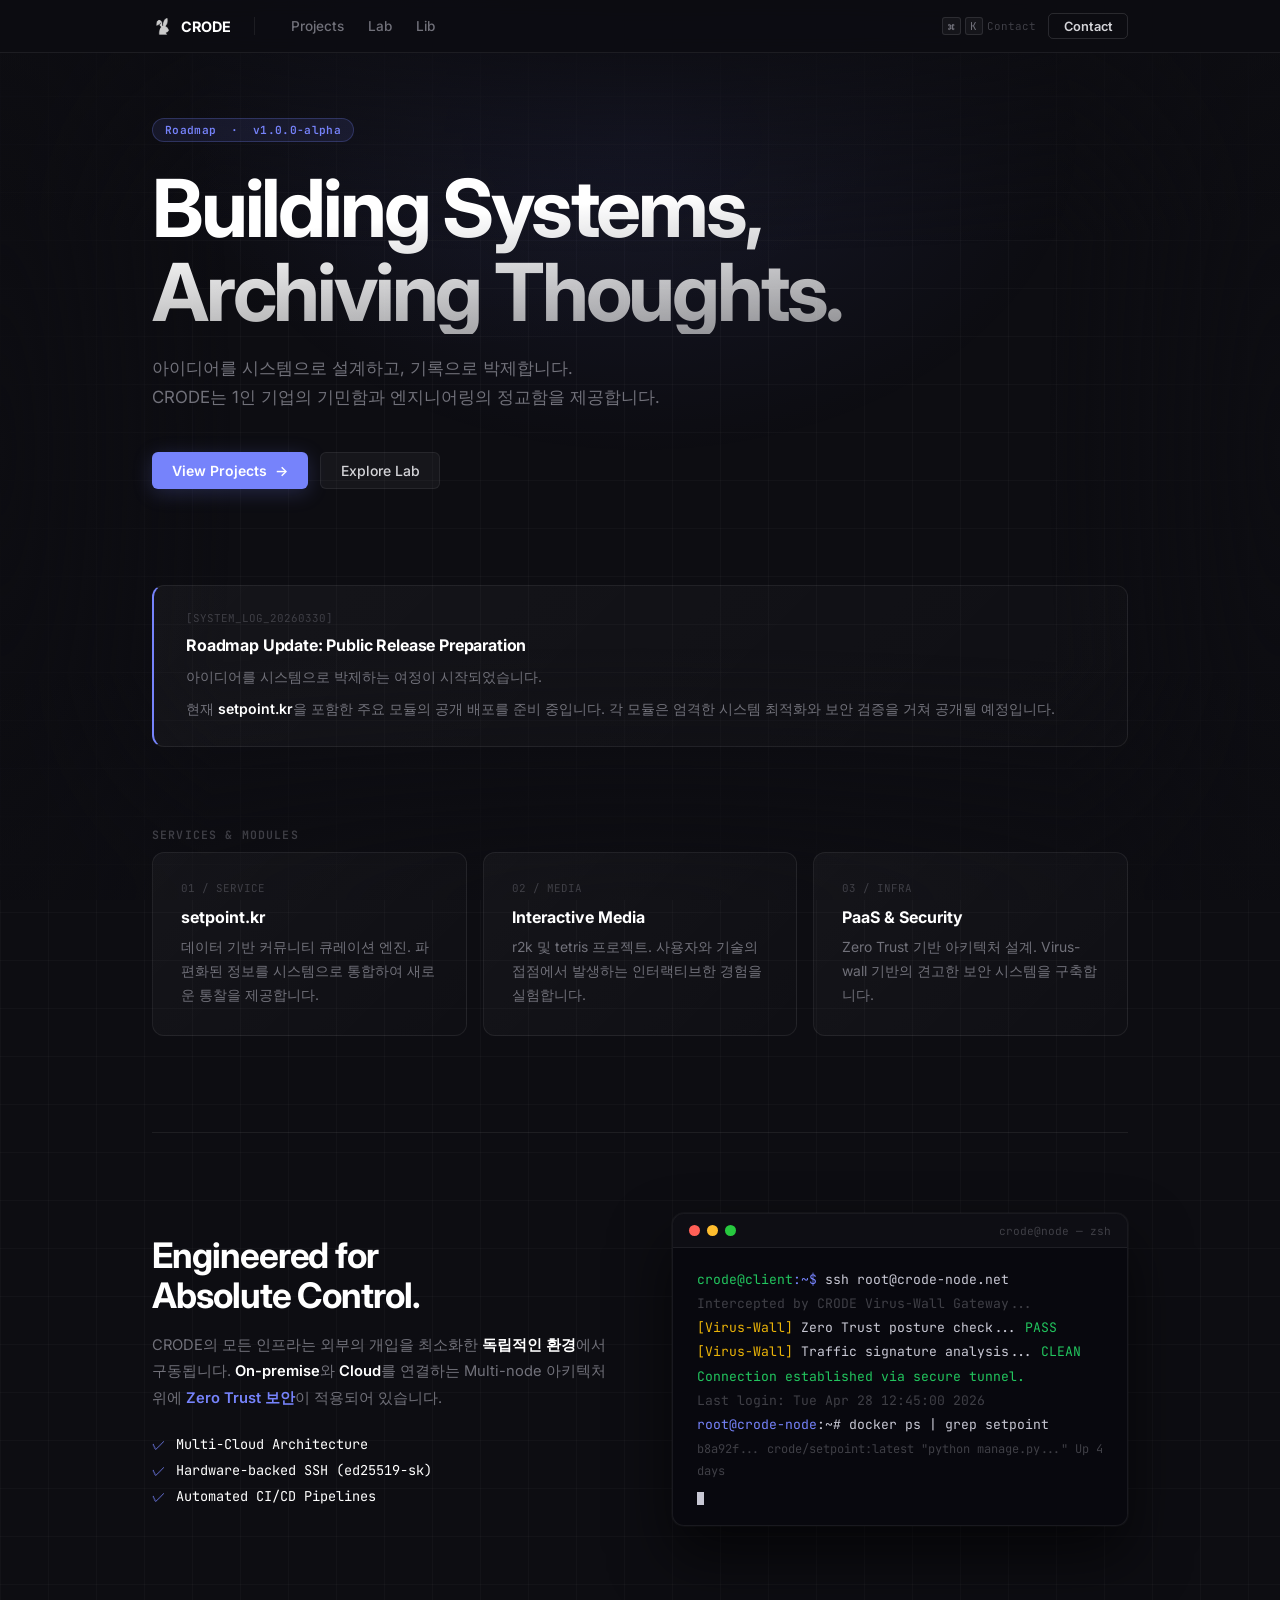
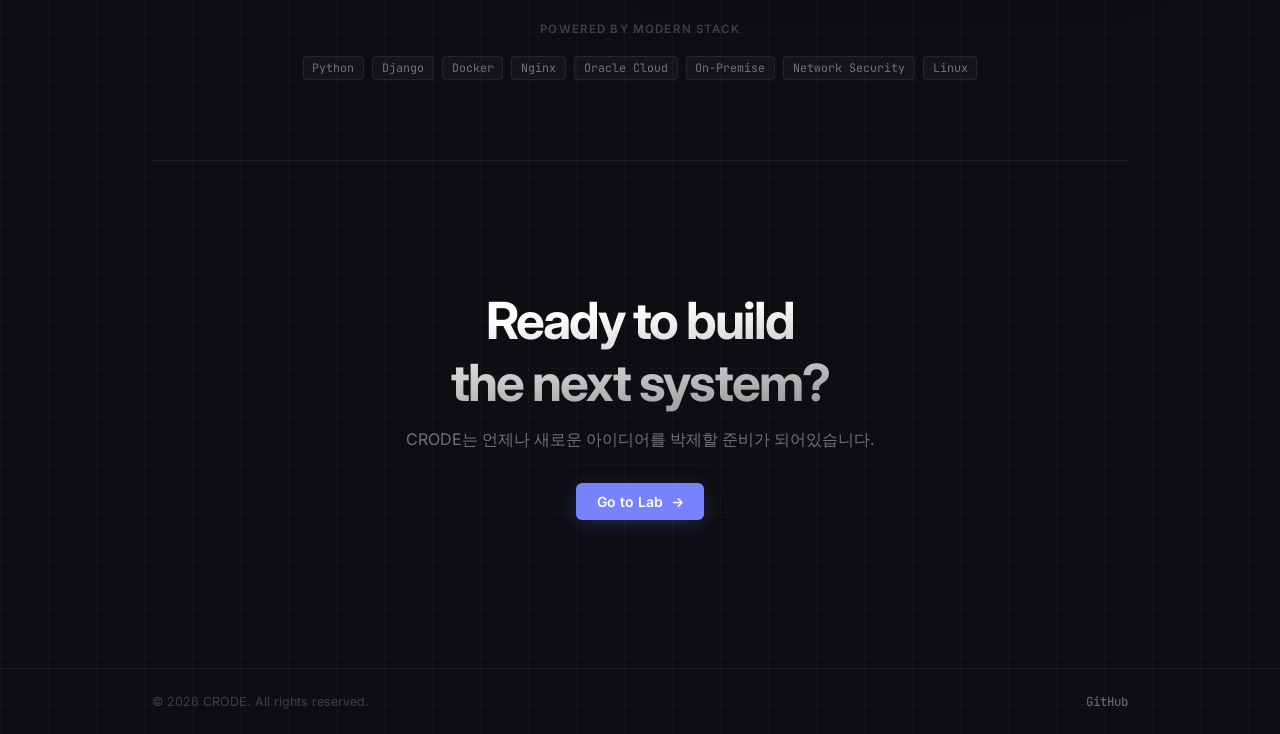
==== index.html @ ce0aaa0b "refactor: Django → static HTML, Linear design renewal - Remove Django app (crode_site, main, templat" ====
<!DOCTYPE html>
<html lang="ko">
<head>
  <meta charset="utf-8">
  <meta name="viewport" content="width=device-width, initial-scale=1">
  <title>CRODE</title>
  <meta name="description" content="아이디어를 시스템으로 설계하고, 기록으로 박제합니다.">
  <link rel="shortcut icon" href="static/img/favicon.ico">
  <link rel="preconnect" href="https://fonts.googleapis.com">
  <link href="https://fonts.googleapis.com/css2?family=Inter:wght@400;500;600;700&family=JetBrains+Mono:wght@400;700&display=swap" rel="stylesheet">
  <link rel="stylesheet" href="static/css/style.css">
</head>
<body>
<div class="hero-glow"></div>

<!-- NAV -->
<nav id="nav">
  <div class="nav-inner">
    <a class="nav-brand" href="index.html">
      <img src="static/img/img.png" width="22" height="22" alt="CRODE">
      CRODE
    </a>
    <div class="nav-sep"></div>
    <ul class="nav-links" id="navLinks">
      <li><a href="projects.html">Projects</a></li>
      <li><a href="lab.html">Lab</a></li>
      <li><a href="lib.html">Lib</a></li>
    </ul>
    <div class="nav-right">
      <span class="nav-kbd"><span class="kbd">⌘</span><span class="kbd">K</span> Contact</span>
      <button class="btn-contact" data-modal="contact">Contact</button>
    </div>
    <button class="nav-toggle" id="navToggle">&#9776;</button>
  </div>
</nav>

<!-- MAIN -->
<div class="page-wrapper">
<main class="main-content">
<div class="container">

  <!-- Hero -->
  <section style="padding-bottom: 6rem;">
    <div class="badge-tag badge-purple">Roadmap &nbsp;·&nbsp; v1.0.0-alpha</div>
    <h1 class="hero-title">Building Systems,<br>Archiving Thoughts.</h1>
    <p class="hero-sub">
      아이디어를 시스템으로 설계하고, 기록으로 박제합니다.<br>
      CRODE는 1인 기업의 기민함과 엔지니어링의 정교함을 제공합니다.
    </p>
    <div class="btn-row">
      <a class="btn-primary" href="projects.html">View Projects &nbsp;→</a>
      <a class="btn-ghost"   href="lab.html">Explore Lab</a>
    </div>
  </section>

  <!-- System Log Notice -->
  <section class="reveal" style="margin-bottom: 5rem;">
    <div class="linear-card" style="padding: 1.6rem 2rem; border-left: 2px solid var(--primary);">
      <div style="font-family:var(--mono); font-size:0.68rem; color:var(--text-mute); margin-bottom:0.6rem;">[SYSTEM_LOG_20260330]</div>
      <h2 style="font-size:1rem; font-weight:700; color:var(--heading); margin-bottom:0.6rem; letter-spacing:-0.01em;">Roadmap Update: Public Release Preparation</h2>
      <p style="font-size:0.88rem; color:var(--text-dim); line-height:1.7; margin-bottom:0.5rem;">아이디어를 시스템으로 박제하는 여정이 시작되었습니다.</p>
      <p style="font-size:0.88rem; color:var(--text-dim); line-height:1.7;">
        현재 <span style="color:var(--heading); font-weight:600;">setpoint.kr</span>을 포함한 주요 모듈의 공개 배포를 준비 중입니다.
        각 모듈은 엄격한 시스템 최적화와 보안 검증을 거쳐 공개될 예정입니다.
      </p>
    </div>
  </section>

  <!-- Features -->
  <section style="margin-bottom: 6rem;">
    <p class="page-eyebrow reveal">Services &amp; Modules</p>
    <div style="display:grid; grid-template-columns:repeat(auto-fill,minmax(290px,1fr)); gap:1rem;">
      <div class="linear-card reveal reveal-d1" style="padding:1.75rem;">
        <div style="font-family:var(--mono); font-size:0.68rem; color:var(--text-mute); margin-bottom:0.75rem;">01 / SERVICE</div>
        <h3 style="font-size:1rem; font-weight:700; color:var(--heading); margin-bottom:0.6rem;">setpoint.kr</h3>
        <p style="font-size:0.87rem; color:var(--text-dim); line-height:1.7;">데이터 기반 커뮤니티 큐레이션 엔진. 파편화된 정보를 시스템으로 통합하여 새로운 통찰을 제공합니다.</p>
      </div>
      <div class="linear-card reveal reveal-d2" style="padding:1.75rem;">
        <div style="font-family:var(--mono); font-size:0.68rem; color:var(--text-mute); margin-bottom:0.75rem;">02 / MEDIA</div>
        <h3 style="font-size:1rem; font-weight:700; color:var(--heading); margin-bottom:0.6rem;">Interactive Media</h3>
        <p style="font-size:0.87rem; color:var(--text-dim); line-height:1.7;">r2k 및 tetris 프로젝트. 사용자와 기술의 접점에서 발생하는 인터랙티브한 경험을 실험합니다.</p>
      </div>
      <div class="linear-card reveal reveal-d3" style="padding:1.75rem;">
        <div style="font-family:var(--mono); font-size:0.68rem; color:var(--text-mute); margin-bottom:0.75rem;">03 / INFRA</div>
        <h3 style="font-size:1rem; font-weight:700; color:var(--heading); margin-bottom:0.6rem;">PaaS &amp; Security</h3>
        <p style="font-size:0.87rem; color:var(--text-dim); line-height:1.7;">Zero Trust 기반 아키텍처 설계. Virus-wall 기반의 견고한 보안 시스템을 구축합니다.</p>
      </div>
    </div>
  </section>

  <hr class="section-divider">

  <!-- Spotlight: Infra -->
  <section class="reveal" style="margin-bottom: 6rem;">
    <div style="display:grid; grid-template-columns:1fr 1fr; gap:4rem; align-items:center;">
      <div>
        <h2 style="font-size:clamp(1.6rem,3.5vw,2.2rem); font-weight:700; color:var(--heading); letter-spacing:-0.03em; line-height:1.15; margin-bottom:1rem;">Engineered for<br>Absolute Control.</h2>
        <p style="font-size:0.92rem; color:var(--text-dim); line-height:1.8; margin-bottom:1.5rem;">
          CRODE의 모든 인프라는 외부의 개입을 최소화한 <span style="color:var(--heading); font-weight:600;">독립적인 환경</span>에서 구동됩니다.
          <span style="color:var(--heading); font-weight:600;">On-premise</span>와 <span style="color:var(--heading); font-weight:600;">Cloud</span>를 연결하는 Multi-node 아키텍처 위에
          <span style="color:var(--primary); font-weight:600;">Zero Trust 보안</span>이 적용되어 있습니다.
        </p>
        <ul style="list-style:none; font-family:var(--mono); font-size:0.85rem; display:flex; flex-direction:column; gap:0.5rem;">
          <li><span style="color:var(--primary); margin-right:0.6rem;">✓</span><span style="color:var(--heading);">Multi-Cloud Architecture</span></li>
          <li><span style="color:var(--primary); margin-right:0.6rem;">✓</span><span style="color:var(--heading);">Hardware-backed SSH (ed25519-sk)</span></li>
          <li><span style="color:var(--primary); margin-right:0.6rem;">✓</span><span style="color:var(--heading);">Automated CI/CD Pipelines</span></li>
        </ul>
      </div>
      <div class="terminal-window">
        <div class="terminal-bar">
          <span class="t-dot t-red"></span>
          <span class="t-dot t-yellow"></span>
          <span class="t-dot t-green"></span>
          <span class="terminal-bar-title">crode@node — zsh</span>
        </div>
        <div class="terminal-body">
          <div><span class="t-prompt">crode@client</span><span class="t-path">:~$</span> ssh root@crode-node.net</div>
          <div class="t-dim">Intercepted by CRODE Virus-Wall Gateway...</div>
          <div><span class="t-warn">[Virus-Wall]</span> Zero Trust posture check... <span class="t-success">PASS</span></div>
          <div><span class="t-warn">[Virus-Wall]</span> Traffic signature analysis... <span class="t-success">CLEAN</span></div>
          <div class="t-success">Connection established via secure tunnel.</div>
          <div class="t-dim">Last login: Tue Apr 28 12:45:00 2026</div>
          <div><span class="t-path">root@crode-node</span>:~# docker ps | grep setpoint</div>
          <div class="t-dim" style="font-size:0.75rem;">b8a92f... crode/setpoint:latest "python manage.py..." Up 4 days</div>
          <span class="t-cursor"></span>
        </div>
      </div>
    </div>
  </section>

  <!-- Tech Stack -->
  <section class="reveal" style="text-align:center; margin-bottom:2rem;">
    <p style="font-size:0.72rem; font-weight:600; letter-spacing:0.1em; text-transform:uppercase; color:var(--text-mute); margin-bottom:1.25rem;">Powered by Modern Stack</p>
    <div style="display:flex; flex-wrap:wrap; justify-content:center; gap:0.5rem;">
      <span class="tech-badge">Python</span>
      <span class="tech-badge">Django</span>
      <span class="tech-badge">Docker</span>
      <span class="tech-badge">Nginx</span>
      <span class="tech-badge">Oracle Cloud</span>
      <span class="tech-badge">On-Premise</span>
      <span class="tech-badge">Network Security</span>
      <span class="tech-badge">Linux</span>
    </div>
  </section>

  <hr class="section-divider">

  <!-- CTA -->
  <section class="reveal" style="text-align:center; padding: 3rem 0;">
    <h2 style="font-size:clamp(2rem,5vw,3.2rem); font-weight:700; letter-spacing:-0.04em; background:linear-gradient(175deg,#fff 30%,rgba(255,255,255,0.45) 100%); -webkit-background-clip:text; -webkit-text-fill-color:transparent; background-clip:text; margin-bottom:1rem;">Ready to build<br>the next system?</h2>
    <p style="font-size:1rem; color:var(--text-dim); margin-bottom:2rem;">CRODE는 언제나 새로운 아이디어를 박제할 준비가 되어있습니다.</p>
    <a class="btn-primary" href="lab.html">Go to Lab &nbsp;→</a>
  </section>

</div>
</main>

<!-- FOOTER -->
<footer>
  <div class="container">
    <div class="footer-inner">
      <span class="footer-text">© 2026 CRODE. All rights reserved.</span>
      <div class="footer-links">
        <a href="https://github.com/croc100/CRODE" target="_blank" rel="noopener">GitHub</a>
      </div>
    </div>
  </div>
</footer>
</div>

<!-- CONTACT MODAL -->
<div class="modal-overlay" id="contactModal">
  <div class="modal-box">
    <div class="modal-header">
      <span class="modal-title">Contact Information</span>
      <button class="modal-close" data-modal-close>✕</button>
    </div>
    <p class="modal-label">[ OFFICIAL_EMAIL ]</p>
    <div class="modal-email-row">
      <span class="modal-email">admin@crode.net</span>
      <button class="modal-copy-btn" onclick="copyEmail(this)">Copy</button>
    </div>
    <p class="modal-note">시스템 설계, 인프라 구축 및 비즈니스 협업 문의는 위 주소로 연락 부탁드립니다. 순차적으로 확인 후 회신 드립니다.</p>
  </div>
</div>

<script src="static/js/main.js"></script>
</body>
</html>
---- static/css/style.css ----
/* =========================================================
   CRODE — Static Portfolio  |  Design: Linear.app inspired
   ========================================================= */

/* --- Variables --- */
:root {
  --bg:           #0D0D12;
  --border:       rgba(255,255,255,0.07);
  --border-hover: rgba(118,131,251,0.45);
  --primary:      #7683FB;
  --primary-dim:  rgba(118,131,251,0.12);
  --heading:      #FFFFFF;
  --text:         #D4D4D8;
  --text-dim:     #71717A;
  --text-mute:    #3F3F46;
  --green:        #22C55E;
  --yellow:       #EAB308;
  --red:          #EF4444;
  --sans:         'Inter', -apple-system, BlinkMacSystemFont, sans-serif;
  --mono:         'JetBrains Mono', 'Fira Code', monospace;
  --radius:       8px;
  --radius-lg:    12px;
  --ease:         cubic-bezier(0.4,0,0.2,1);
}

/* --- Reset & Base --- */
*, *::before, *::after { box-sizing: border-box; margin: 0; padding: 0; }
html { scroll-behavior: smooth; }

body {
  font-family: var(--sans);
  background-color: var(--bg);
  color: var(--text);
  overflow-x: hidden;
  min-height: 100vh;
  background-image:
    linear-gradient(rgba(255,255,255,0.022) 1px, transparent 1px),
    linear-gradient(90deg, rgba(255,255,255,0.022) 1px, transparent 1px);
  background-size: 48px 48px;
}

/* grid vignette */
body::after {
  content: '';
  position: fixed;
  inset: 0;
  background:
    radial-gradient(ellipse 100% 28% at 50% 0%,   var(--bg) 0%, transparent 100%),
    radial-gradient(ellipse 100% 28% at 50% 100%, var(--bg) 0%, transparent 100%),
    radial-gradient(ellipse 18% 100% at 0%   50%, var(--bg) 0%, transparent 100%),
    radial-gradient(ellipse 18% 100% at 100% 50%, var(--bg) 0%, transparent 100%);
  pointer-events: none;
  z-index: 0;
}

a { color: var(--primary); text-decoration: none; }
a:hover { text-decoration: underline; }

.page-wrapper {
  position: relative;
  z-index: 1;
  animation: pageFadeIn 0.35s var(--ease) both;
}
@keyframes pageFadeIn {
  from { opacity: 0; transform: translateY(8px); }
  to   { opacity: 1; transform: none; }
}

.container { max-width: 1024px; margin: 0 auto; padding: 0 1.5rem; }

/* --- Background Glow --- */
.hero-glow {
  position: fixed;
  top: -20%;
  left: 50%;
  transform: translateX(-50%);
  width: min(900px, 100vw);
  height: 640px;
  background:
    radial-gradient(ellipse at 50% 50%, rgba(118,131,251,0.09), transparent 70%),
    radial-gradient(ellipse at 30% 30%, rgba(118,131,251,0.04), transparent 55%);
  pointer-events: none;
  z-index: 0;
  animation: glowPulse 10s ease-in-out infinite;
}
@keyframes glowPulse {
  0%,100% { opacity:0.8; transform:translateX(-50%) scale(1);    }
  50%      { opacity:1;   transform:translateX(-50%) scale(1.06); }
}

/* --- Navigation --- */
#nav {
  position: fixed;
  top: 0; left: 0; right: 0;
  z-index: 100;
  border-bottom: 1px solid var(--border);
  background: rgba(13,13,18,0.82);
  backdrop-filter: blur(18px) saturate(160%);
  -webkit-backdrop-filter: blur(18px) saturate(160%);
}
.nav-inner {
  max-width: 1024px;
  margin: 0 auto;
  padding: 0 1.5rem;
  height: 52px;
  display: flex;
  align-items: center;
  gap: 1.5rem;
}
.nav-brand {
  display: flex;
  align-items: center;
  gap: 0.45rem;
  font-size: 0.9rem;
  font-weight: 700;
  letter-spacing: -0.01em;
  color: var(--heading);
  flex-shrink: 0;
}
.nav-brand img   { border-radius: 4px; }
.nav-brand:hover { text-decoration: none; opacity: 0.8; }

.nav-sep { width: 1px; height: 18px; background: var(--border); flex-shrink: 0; }

.nav-links { display: flex; align-items: center; gap: 0.1rem; list-style: none; flex: 1; }
.nav-links a {
  display: block;
  padding: 0.3rem 0.7rem;
  font-size: 0.85rem;
  font-weight: 500;
  color: var(--text-dim);
  border-radius: 5px;
  transition: color 0.15s, background 0.15s;
}
.nav-links a:hover  { color: var(--heading); background: rgba(255,255,255,0.05); text-decoration: none; }
.nav-links a.active { color: var(--heading); background: rgba(255,255,255,0.07); }

.nav-right { display: flex; align-items: center; gap: 0.75rem; margin-left: auto; }

.nav-kbd { display: flex; align-items: center; gap: 0.25rem; font-family: var(--mono); font-size: 0.68rem; color: var(--text-mute); }
.kbd { padding: 0.08rem 0.3rem; background: rgba(255,255,255,0.04); border: 1px solid rgba(255,255,255,0.1); border-radius: 3px; color: var(--text-dim); }

.btn-contact {
  font-size: 0.8rem;
  font-weight: 600;
  padding: 0.3rem 0.9rem;
  border: 1px solid rgba(255,255,255,0.12);
  border-radius: 5px;
  color: var(--text);
  background: transparent;
  cursor: pointer;
  font-family: var(--sans);
  transition: all 0.18s var(--ease);
}
.btn-contact:hover { background: var(--primary); border-color: var(--primary); color: #fff; box-shadow: 0 0 18px rgba(118,131,251,0.35); }

.nav-toggle { display: none; background: none; border: none; color: var(--text-dim); font-size: 1.1rem; cursor: pointer; }

/* --- Main Content --- */
.main-content { padding-top: 118px; padding-bottom: 100px; position: relative; z-index: 1; }

/* --- Typography --- */
.badge-tag {
  display: inline-flex;
  align-items: center;
  gap: 0.4rem;
  padding: 0.22rem 0.75rem;
  border-radius: 20px;
  font-size: 0.7rem;
  font-weight: 600;
  font-family: var(--mono);
  letter-spacing: 0.03em;
  margin-bottom: 1.5rem;
}
.badge-purple { background: rgba(118,131,251,0.1); border: 1px solid rgba(118,131,251,0.25); color: var(--primary); }
.badge-green  { background: rgba(34,197,94,0.1);   border: 1px solid rgba(34,197,94,0.25);   color: var(--green);   }

.hero-title {
  font-size: clamp(2.8rem, 7vw, 5rem);
  font-weight: 700;
  line-height: 1.05;
  letter-spacing: -0.04em;
  background: linear-gradient(175deg, #FFFFFF 30%, rgba(255,255,255,0.45) 100%);
  -webkit-background-clip: text;
  -webkit-text-fill-color: transparent;
  background-clip: text;
  margin-bottom: 1.25rem;
}
.hero-sub { font-size: 1.05rem; line-height: 1.75; color: var(--text-dim); max-width: 540px; margin-bottom: 2.5rem; }

.page-eyebrow { font-size: 0.72rem; font-weight: 600; letter-spacing: 0.1em; text-transform: uppercase; color: var(--text-mute); margin-bottom: 0.6rem; font-family: var(--mono); }
.page-title   { font-size: clamp(1.9rem,4vw,2.8rem); font-weight: 700; letter-spacing: -0.035em; color: var(--heading); line-height: 1.1; margin-bottom: 0.75rem; }
.page-sub     { font-size: 1rem; color: var(--text-dim); max-width: 540px; line-height: 1.7; margin-bottom: 3rem; }

/* --- Buttons --- */
.btn-primary {
  display: inline-flex;
  align-items: center;
  gap: 0.4rem;
  padding: 0.55rem 1.2rem;
  background: var(--primary);
  border: 1px solid rgba(118,131,251,0.4);
  border-radius: 6px;
  color: #fff;
  font-size: 0.875rem;
  font-weight: 600;
  cursor: pointer;
  transition: all 0.18s var(--ease);
  box-shadow: 0 4px 20px rgba(118,131,251,0.22);
}
.btn-primary:hover { background: #8A96FC; transform: translateY(-1px); box-shadow: 0 6px 28px rgba(118,131,251,0.4); color:#fff; text-decoration:none; }

.btn-ghost {
  display: inline-flex;
  align-items: center;
  gap: 0.4rem;
  padding: 0.55rem 1.2rem;
  background: rgba(255,255,255,0.04);
  border: 1px solid var(--border);
  border-radius: 6px;
  color: var(--text);
  font-size: 0.875rem;
  font-weight: 500;
  cursor: pointer;
  transition: all 0.18s var(--ease);
}
.btn-ghost:hover { background: rgba(255,255,255,0.08); border-color: rgba(255,255,255,0.14); color: var(--heading); transform: translateY(-1px); text-decoration:none; }

.btn-row { display: flex; align-items: center; gap: 0.75rem; flex-wrap: wrap; }

/* --- Linear Cards --- */
.linear-card {
  background: linear-gradient(135deg, rgba(255,255,255,0.035) 0%, rgba(255,255,255,0.01) 100%);
  border: 1px solid var(--border);
  border-radius: var(--radius-lg);
  position: relative;
  overflow: hidden;
  transition: border-color 0.2s var(--ease), transform 0.2s var(--ease), box-shadow 0.2s var(--ease);
}
.linear-card::before {
  content: '';
  position: absolute;
  inset: 0;
  background: radial-gradient(600px circle at var(--mx,-999px) var(--my,-999px), rgba(118,131,251,0.07), transparent 40%);
  pointer-events: none;
  z-index: 0;
  opacity: 0;
  transition: opacity 0.3s;
}
.linear-card:hover::before { opacity: 1; }
.linear-card:hover {
  border-color: rgba(118,131,251,0.32);
  transform: translateY(-3px);
  box-shadow: 0 0 0 1px rgba(118,131,251,0.18), 0 20px 48px rgba(0,0,0,0.5);
}
.linear-card > * { position: relative; z-index: 1; }

/* --- Badges --- */
.tech-badge {
  display: inline-flex;
  align-items: center;
  padding: 0.18rem 0.55rem;
  background: rgba(255,255,255,0.03);
  border: 1px solid var(--border);
  border-radius: 4px;
  font-size: 0.73rem;
  font-family: var(--mono);
  color: var(--text-dim);
  transition: all 0.15s;
}
.tech-badge:hover { background: var(--primary-dim); border-color: rgba(118,131,251,0.3); color: var(--primary); }
.tags { display: flex; flex-wrap: wrap; gap: 0.35rem; }

.status-badge {
  display: inline-flex;
  align-items: center;
  gap: 0.35rem;
  padding: 0.18rem 0.6rem;
  border-radius: 20px;
  font-size: 0.68rem;
  font-weight: 700;
  font-family: var(--mono);
  letter-spacing: 0.04em;
}
.s-live { background: rgba(34,197,94,0.1);   border: 1px solid rgba(34,197,94,0.3);   color: var(--green);   }
.s-wip  { background: rgba(234,179,8,0.1);   border: 1px solid rgba(234,179,8,0.3);   color: var(--yellow);  }
.s-init { background: rgba(118,131,251,0.1); border: 1px solid rgba(118,131,251,0.3); color: var(--primary); }

.status-dot { width: 6px; height: 6px; border-radius: 50%; display: inline-block; }
.dot-live { background:var(--green);   box-shadow:0 0 5px var(--green);   animation:pulse 2s ease-in-out infinite; }
.dot-wip  { background:var(--yellow);  box-shadow:0 0 5px var(--yellow);  animation:pulse 2s ease-in-out infinite; }
.dot-init { background:var(--primary); box-shadow:0 0 5px var(--primary); }
@keyframes pulse { 0%,100%{opacity:1;} 50%{opacity:0.3;} }

/* --- Terminal --- */
.terminal-window {
  border: 1px solid var(--border);
  border-radius: var(--radius-lg);
  overflow: hidden;
  background: #08080E;
  box-shadow: 0 30px 60px rgba(0,0,0,0.6), 0 0 0 1px rgba(255,255,255,0.04);
}
.terminal-bar { display:flex; align-items:center; gap:0.45rem; padding:0.6rem 1rem; background:rgba(255,255,255,0.025); border-bottom:1px solid var(--border); }
.t-dot    { width:11px; height:11px; border-radius:50%; }
.t-red    { background:#FF5F56; }
.t-yellow { background:#FFBD2E; }
.t-green  { background:#27C93F; }
.terminal-bar-title { margin-left:auto; font-family:var(--mono); font-size:0.7rem; color:var(--text-mute); }

.terminal-body { padding:1.2rem 1.5rem; font-family:var(--mono); font-size:0.82rem; line-height:1.85; color:#C8C8D4; }
.t-prompt  { color:var(--green);   }
.t-path    { color:var(--primary); }
.t-dim     { color:var(--text-mute); }
.t-success { color:var(--green);   }
.t-warn    { color:var(--yellow);  }
.t-cursor  { display:inline-block; width:7px; height:13px; background:#C8C8D4; vertical-align:middle; margin-top:8px; animation:blink 1.1s step-end infinite; }
@keyframes blink { 0%,100%{opacity:1;} 50%{opacity:0;} }

/* --- Divider --- */
.section-divider { border:none; border-top:1px solid var(--border); margin:5rem 0; }

/* --- Contact Modal --- */
.modal-overlay { position:fixed; inset:0; background:rgba(0,0,0,0.65); backdrop-filter:blur(10px); z-index:200; display:none; align-items:center; justify-content:center; }
.modal-overlay.open { display:flex; }
.modal-box { background:#111118; border:1px solid rgba(255,255,255,0.1); border-radius:var(--radius-lg); width:min(460px,92vw); padding:1.75rem; box-shadow:0 32px 64px rgba(0,0,0,0.7); animation:modalIn 0.2s var(--ease); }
@keyframes modalIn { from{opacity:0;transform:scale(0.96) translateY(8px);} to{opacity:1;transform:none;} }

.modal-header { display:flex; align-items:center; justify-content:space-between; margin-bottom:1.4rem; }
.modal-title  { font-size:0.95rem; font-weight:700; color:var(--heading); letter-spacing:-0.01em; }
.modal-close  { background:none; border:none; color:var(--text-dim); font-size:1.1rem; cursor:pointer; padding:0.2rem 0.4rem; border-radius:4px; transition:all 0.15s; }
.modal-close:hover { background:rgba(255,255,255,0.08); color:var(--heading); }

.modal-label { font-family:var(--mono); font-size:0.67rem; letter-spacing:0.07em; color:var(--primary); text-transform:uppercase; margin-bottom:0.5rem; }
.modal-email-row { display:flex; align-items:center; justify-content:space-between; background:rgba(255,255,255,0.04); border:1px solid var(--border); border-radius:6px; padding:0.75rem 1rem; margin-bottom:1.1rem; gap:0.75rem; }
.modal-email { font-family:var(--mono); font-size:0.9rem; color:var(--heading); }
.modal-copy-btn { padding:0.28rem 0.8rem; background:var(--primary); border:none; border-radius:4px; color:#fff; font-size:0.76rem; font-weight:600; cursor:pointer; transition:all 0.15s; font-family:var(--sans); white-space:nowrap; }
.modal-copy-btn:hover  { background:#8A96FC; }
.modal-copy-btn.copied { background:var(--green); }
.modal-note { font-size:0.82rem; color:var(--text-dim); line-height:1.65; }

/* --- Footer --- */
footer { position:relative; z-index:1; border-top:1px solid var(--border); padding:1.5rem 0; }
.footer-inner { display:flex; align-items:center; justify-content:space-between; flex-wrap:wrap; gap:0.75rem; }
.footer-text  { font-size:0.78rem; color:var(--text-mute); }
.footer-links { display:flex; gap:1.25rem; }
.footer-links a { font-size:0.78rem; font-family:var(--mono); color:var(--text-dim); transition:color 0.15s; }
.footer-links a:hover { color:var(--heading); text-decoration:none; }

/* --- Scroll Reveal --- */
.reveal { opacity:0; transform:translateY(22px); transition:opacity 0.6s var(--ease), transform 0.6s var(--ease); }
.reveal.visible { opacity:1; transform:none; }
.reveal-d1 { transition-delay:0.1s; }
.reveal-d2 { transition-delay:0.2s; }
.reveal-d3 { transition-delay:0.32s; }

/* --- Responsive --- */
@media (max-width: 768px) {
  .nav-kbd    { display:none; }
  .nav-sep    { display:none; }
  .nav-toggle { display:block; }
  .nav-links  { display:none; position:absolute; top:52px; left:0; right:0; flex-direction:column; gap:0; background:rgba(13,13,18,0.98); border-bottom:1px solid var(--border); padding:0.4rem 0; }
  .nav-links.open { display:flex; }
  .nav-links li a { border-radius:0; padding:0.75rem 1.5rem; }
  .main-content { padding-top:90px; }
}
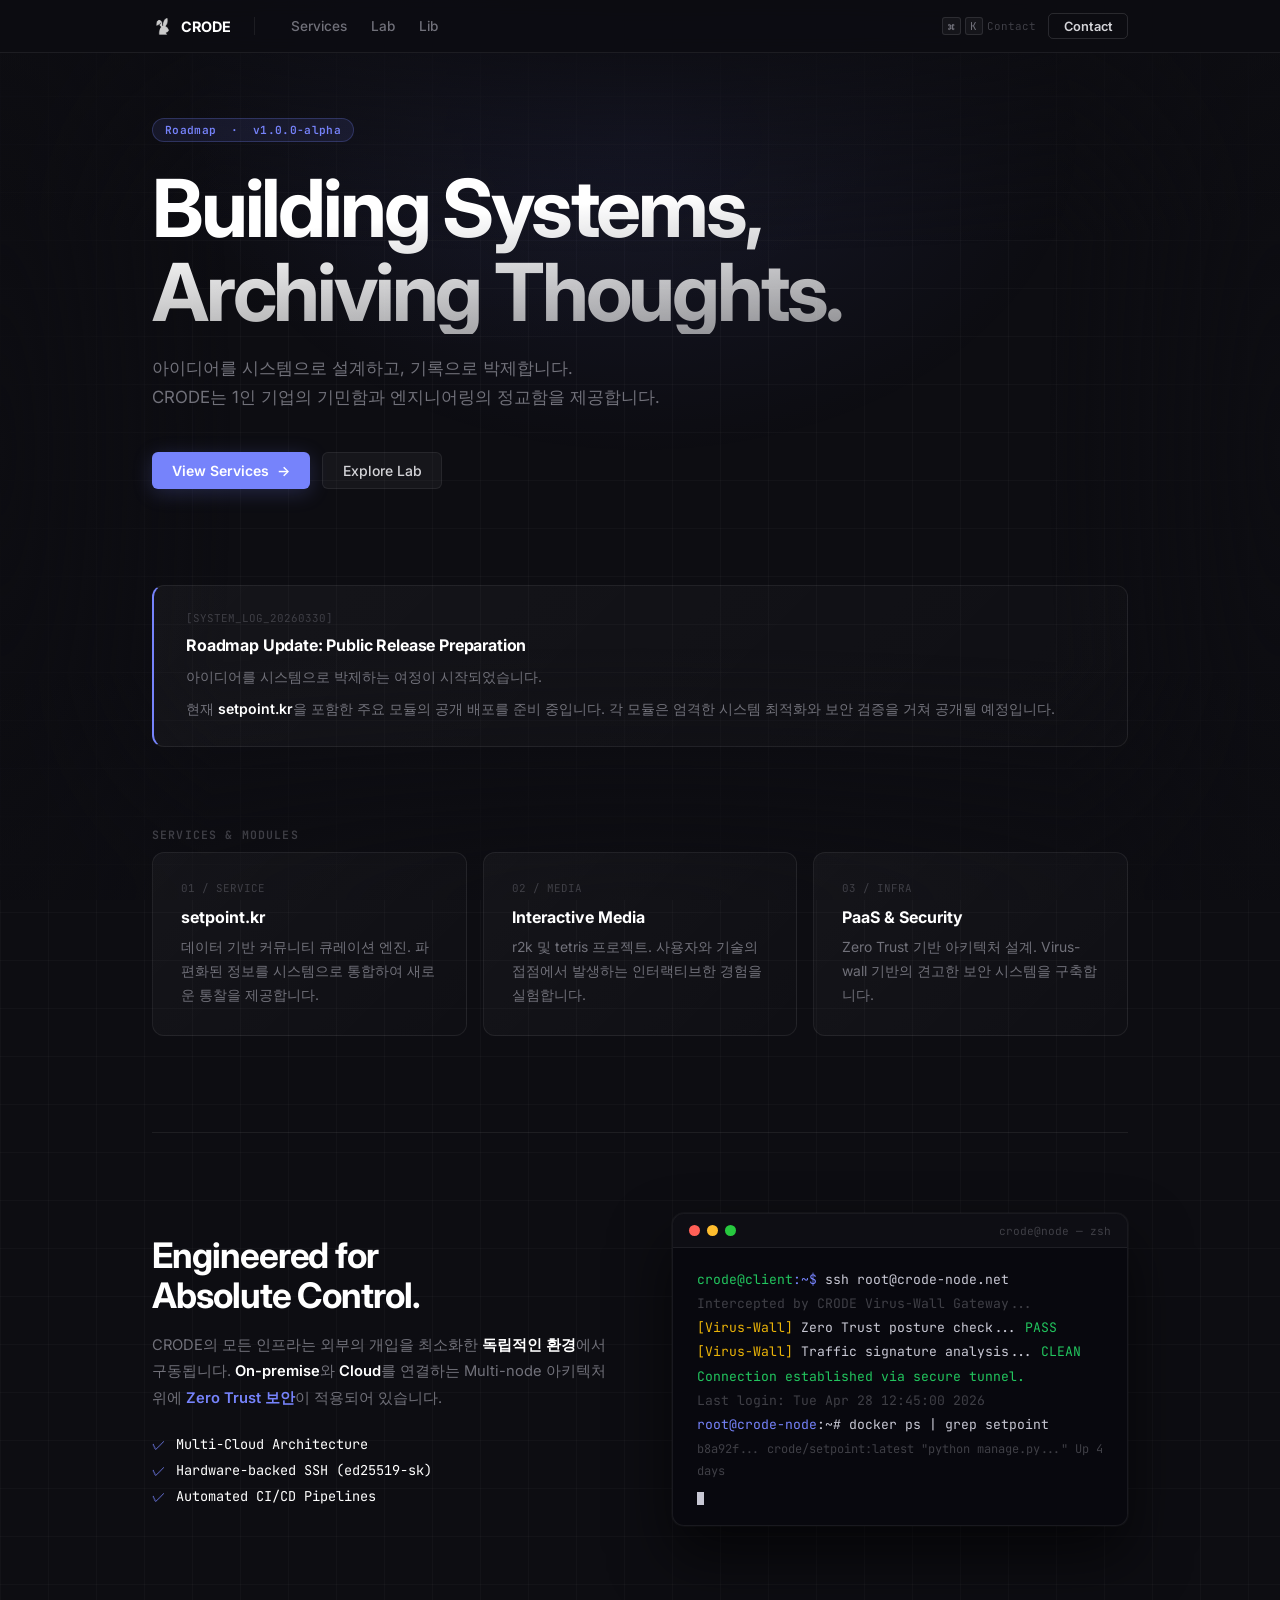
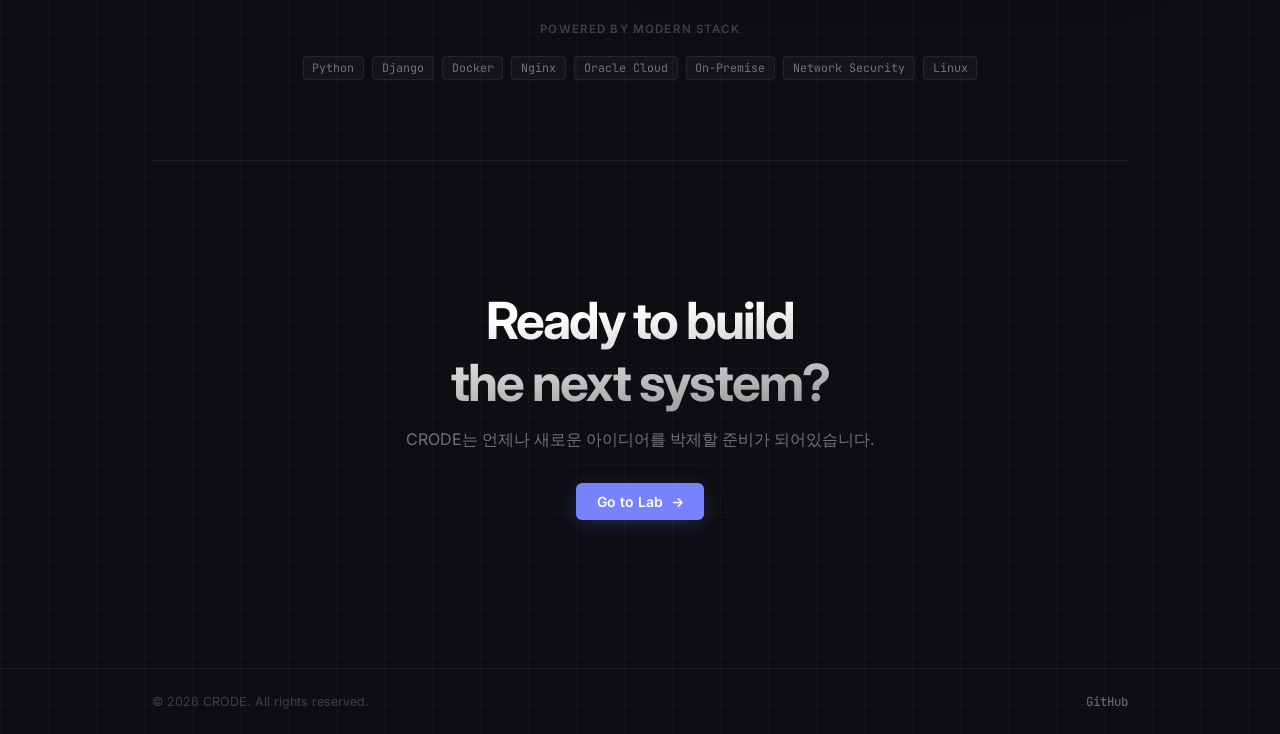
==== commit 34398899: "refactor: Projects → Services, VCC 제거 - 네비게이션 Projects → Services 전체 변경 (index, lab, lib) - projects" ====
--- a/index.html
+++ b/index.html
@@ -22,7 +22,7 @@
     </a>
     <div class="nav-sep"></div>
     <ul class="nav-links" id="navLinks">
-      <li><a href="projects.html">Projects</a></li>
+      <li><a href="services.html">Services</a></li>
       <li><a href="lab.html">Lab</a></li>
       <li><a href="lib.html">Lib</a></li>
     </ul>
@@ -48,7 +48,7 @@
       CRODE는 1인 기업의 기민함과 엔지니어링의 정교함을 제공합니다.
     </p>
     <div class="btn-row">
-      <a class="btn-primary" href="projects.html">View Projects &nbsp;→</a>
+      <a class="btn-primary" href="services.html">View Services &nbsp;→</a>
       <a class="btn-ghost"   href="lab.html">Explore Lab</a>
     </div>
   </section>
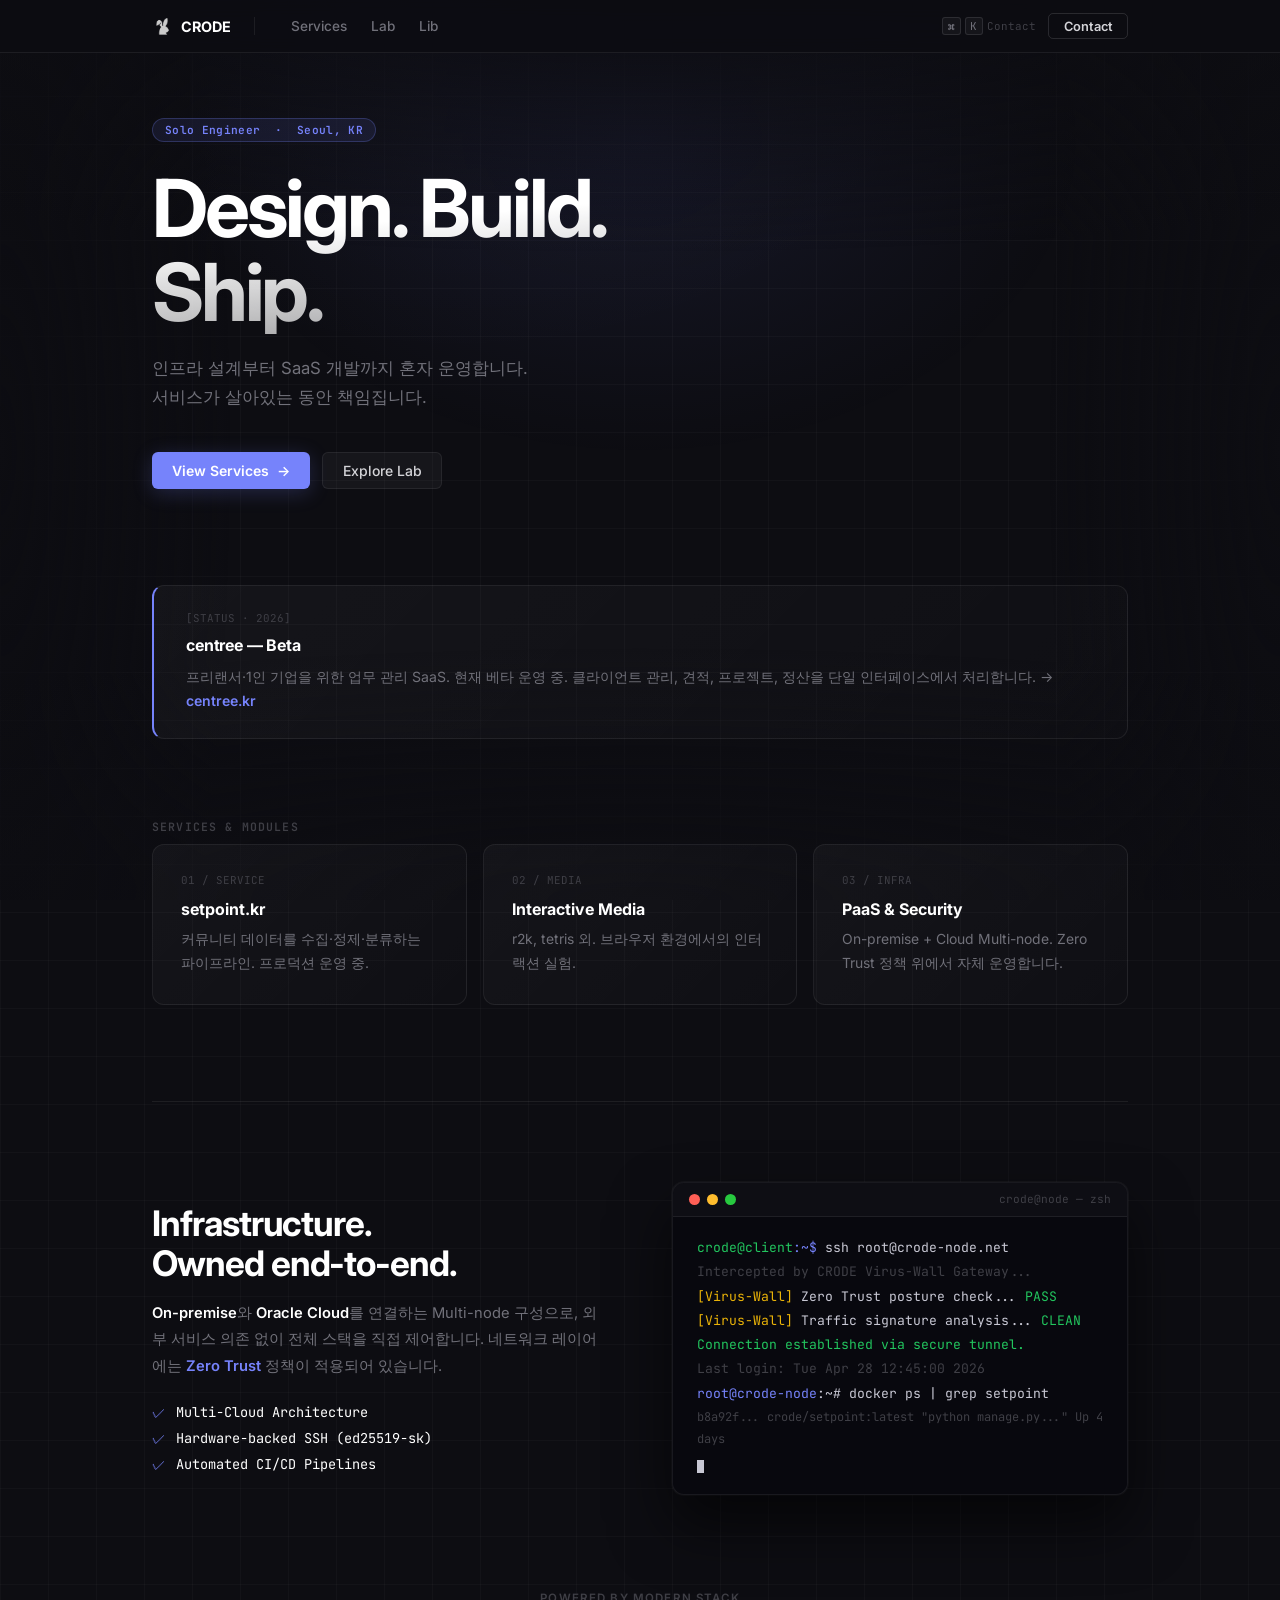
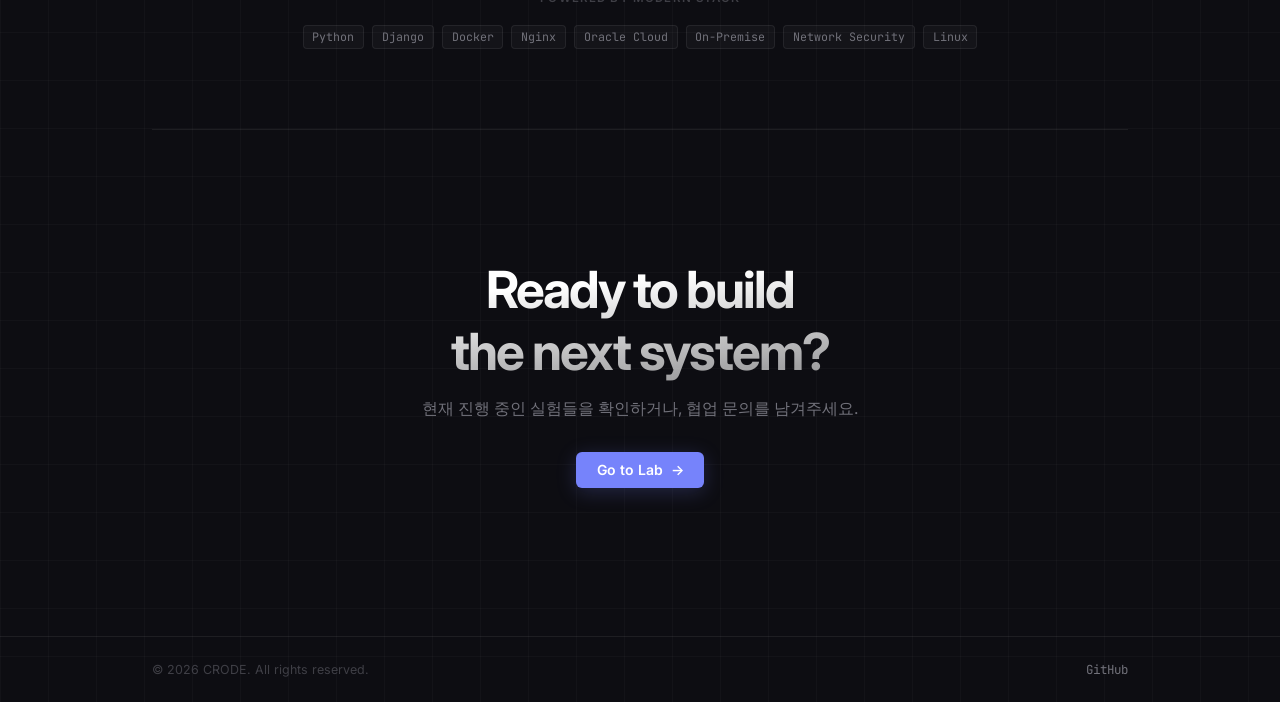
==== commit 04668506: "refactor: rewrite copy for engineering tone, remove user stat from services - index.html: simplify P" ====
--- a/index.html
+++ b/index.html
@@ -4,7 +4,7 @@
   <meta charset="utf-8">
   <meta name="viewport" content="width=device-width, initial-scale=1">
   <title>CRODE</title>
-  <meta name="description" content="아이디어를 시스템으로 설계하고, 기록으로 박제합니다.">
+  <meta name="description" content="Systems designed, built, and operated by a single engineer.">
   <link rel="shortcut icon" href="static/img/favicon.ico">
   <link rel="preconnect" href="https://fonts.googleapis.com">
   <link href="https://fonts.googleapis.com/css2?family=Inter:wght@400;500;600;700&family=JetBrains+Mono:wght@400;700&display=swap" rel="stylesheet">
@@ -41,11 +41,11 @@
 
   <!-- Hero -->
   <section style="padding-bottom: 6rem;">
-    <div class="badge-tag badge-purple">Roadmap &nbsp;·&nbsp; v1.0.0-alpha</div>
-    <h1 class="hero-title">Building Systems,<br>Archiving Thoughts.</h1>
+    <div class="badge-tag badge-purple">Solo Engineer &nbsp;·&nbsp; Seoul, KR</div>
+    <h1 class="hero-title">Design. Build.<br>Ship.</h1>
     <p class="hero-sub">
-      아이디어를 시스템으로 설계하고, 기록으로 박제합니다.<br>
-      CRODE는 1인 기업의 기민함과 엔지니어링의 정교함을 제공합니다.
+      인프라 설계부터 SaaS 개발까지 혼자 운영합니다.<br>
+      서비스가 살아있는 동안 책임집니다.
     </p>
     <div class="btn-row">
       <a class="btn-primary" href="services.html">View Services &nbsp;→</a>
@@ -56,12 +56,12 @@
   <!-- System Log Notice -->
   <section class="reveal" style="margin-bottom: 5rem;">
     <div class="linear-card" style="padding: 1.6rem 2rem; border-left: 2px solid var(--primary);">
-      <div style="font-family:var(--mono); font-size:0.68rem; color:var(--text-mute); margin-bottom:0.6rem;">[SYSTEM_LOG_20260330]</div>
-      <h2 style="font-size:1rem; font-weight:700; color:var(--heading); margin-bottom:0.6rem; letter-spacing:-0.01em;">Roadmap Update: Public Release Preparation</h2>
-      <p style="font-size:0.88rem; color:var(--text-dim); line-height:1.7; margin-bottom:0.5rem;">아이디어를 시스템으로 박제하는 여정이 시작되었습니다.</p>
+      <div style="font-family:var(--mono); font-size:0.68rem; color:var(--text-mute); margin-bottom:0.6rem;">[STATUS · 2026]</div>
+      <h2 style="font-size:1rem; font-weight:700; color:var(--heading); margin-bottom:0.6rem; letter-spacing:-0.01em;">centree — Beta</h2>
       <p style="font-size:0.88rem; color:var(--text-dim); line-height:1.7;">
-        현재 <span style="color:var(--heading); font-weight:600;">setpoint.kr</span>을 포함한 주요 모듈의 공개 배포를 준비 중입니다.
-        각 모듈은 엄격한 시스템 최적화와 보안 검증을 거쳐 공개될 예정입니다.
+        프리랜서·1인 기업을 위한 업무 관리 SaaS. 현재 베타 운영 중.
+        클라이언트 관리, 견적, 프로젝트, 정산을 단일 인터페이스에서 처리합니다.
+        → <a href="https://centree.kr" target="_blank" style="color:var(--primary); text-decoration:none; font-weight:600;">centree.kr</a>
       </p>
     </div>
   </section>
@@ -73,17 +73,17 @@
       <div class="linear-card reveal reveal-d1" style="padding:1.75rem;">
         <div style="font-family:var(--mono); font-size:0.68rem; color:var(--text-mute); margin-bottom:0.75rem;">01 / SERVICE</div>
         <h3 style="font-size:1rem; font-weight:700; color:var(--heading); margin-bottom:0.6rem;">setpoint.kr</h3>
-        <p style="font-size:0.87rem; color:var(--text-dim); line-height:1.7;">데이터 기반 커뮤니티 큐레이션 엔진. 파편화된 정보를 시스템으로 통합하여 새로운 통찰을 제공합니다.</p>
+        <p style="font-size:0.87rem; color:var(--text-dim); line-height:1.7;">커뮤니티 데이터를 수집·정제·분류하는 파이프라인. 프로덕션 운영 중.</p>
       </div>
       <div class="linear-card reveal reveal-d2" style="padding:1.75rem;">
         <div style="font-family:var(--mono); font-size:0.68rem; color:var(--text-mute); margin-bottom:0.75rem;">02 / MEDIA</div>
         <h3 style="font-size:1rem; font-weight:700; color:var(--heading); margin-bottom:0.6rem;">Interactive Media</h3>
-        <p style="font-size:0.87rem; color:var(--text-dim); line-height:1.7;">r2k 및 tetris 프로젝트. 사용자와 기술의 접점에서 발생하는 인터랙티브한 경험을 실험합니다.</p>
+        <p style="font-size:0.87rem; color:var(--text-dim); line-height:1.7;">r2k, tetris 외. 브라우저 환경에서의 인터랙션 실험.</p>
       </div>
       <div class="linear-card reveal reveal-d3" style="padding:1.75rem;">
         <div style="font-family:var(--mono); font-size:0.68rem; color:var(--text-mute); margin-bottom:0.75rem;">03 / INFRA</div>
         <h3 style="font-size:1rem; font-weight:700; color:var(--heading); margin-bottom:0.6rem;">PaaS &amp; Security</h3>
-        <p style="font-size:0.87rem; color:var(--text-dim); line-height:1.7;">Zero Trust 기반 아키텍처 설계. Virus-wall 기반의 견고한 보안 시스템을 구축합니다.</p>
+        <p style="font-size:0.87rem; color:var(--text-dim); line-height:1.7;">On-premise + Cloud Multi-node. Zero Trust 정책 위에서 자체 운영합니다.</p>
       </div>
     </div>
   </section>
@@ -94,11 +94,11 @@
   <section class="reveal" style="margin-bottom: 6rem;">
     <div style="display:grid; grid-template-columns:1fr 1fr; gap:4rem; align-items:center;">
       <div>
-        <h2 style="font-size:clamp(1.6rem,3.5vw,2.2rem); font-weight:700; color:var(--heading); letter-spacing:-0.03em; line-height:1.15; margin-bottom:1rem;">Engineered for<br>Absolute Control.</h2>
+        <h2 style="font-size:clamp(1.6rem,3.5vw,2.2rem); font-weight:700; color:var(--heading); letter-spacing:-0.03em; line-height:1.15; margin-bottom:1rem;">Infrastructure.<br>Owned end-to-end.</h2>
         <p style="font-size:0.92rem; color:var(--text-dim); line-height:1.8; margin-bottom:1.5rem;">
-          CRODE의 모든 인프라는 외부의 개입을 최소화한 <span style="color:var(--heading); font-weight:600;">독립적인 환경</span>에서 구동됩니다.
-          <span style="color:var(--heading); font-weight:600;">On-premise</span>와 <span style="color:var(--heading); font-weight:600;">Cloud</span>를 연결하는 Multi-node 아키텍처 위에
-          <span style="color:var(--primary); font-weight:600;">Zero Trust 보안</span>이 적용되어 있습니다.
+          <span style="color:var(--heading); font-weight:600;">On-premise</span>와 <span style="color:var(--heading); font-weight:600;">Oracle Cloud</span>를 연결하는 Multi-node 구성으로,
+          외부 서비스 의존 없이 전체 스택을 직접 제어합니다.
+          네트워크 레이어에는 <span style="color:var(--primary); font-weight:600;">Zero Trust</span> 정책이 적용되어 있습니다.
         </p>
         <ul style="list-style:none; font-family:var(--mono); font-size:0.85rem; display:flex; flex-direction:column; gap:0.5rem;">
           <li><span style="color:var(--primary); margin-right:0.6rem;">✓</span><span style="color:var(--heading);">Multi-Cloud Architecture</span></li>
@@ -148,7 +148,7 @@
   <!-- CTA -->
   <section class="reveal" style="text-align:center; padding: 3rem 0;">
     <h2 style="font-size:clamp(2rem,5vw,3.2rem); font-weight:700; letter-spacing:-0.04em; background:linear-gradient(175deg,#fff 30%,rgba(255,255,255,0.45) 100%); -webkit-background-clip:text; -webkit-text-fill-color:transparent; background-clip:text; margin-bottom:1rem;">Ready to build<br>the next system?</h2>
-    <p style="font-size:1rem; color:var(--text-dim); margin-bottom:2rem;">CRODE는 언제나 새로운 아이디어를 박제할 준비가 되어있습니다.</p>
+    <p style="font-size:1rem; color:var(--text-dim); margin-bottom:2rem;">현재 진행 중인 실험들을 확인하거나, 협업 문의를 남겨주세요.</p>
     <a class="btn-primary" href="lab.html">Go to Lab &nbsp;→</a>
   </section>
 
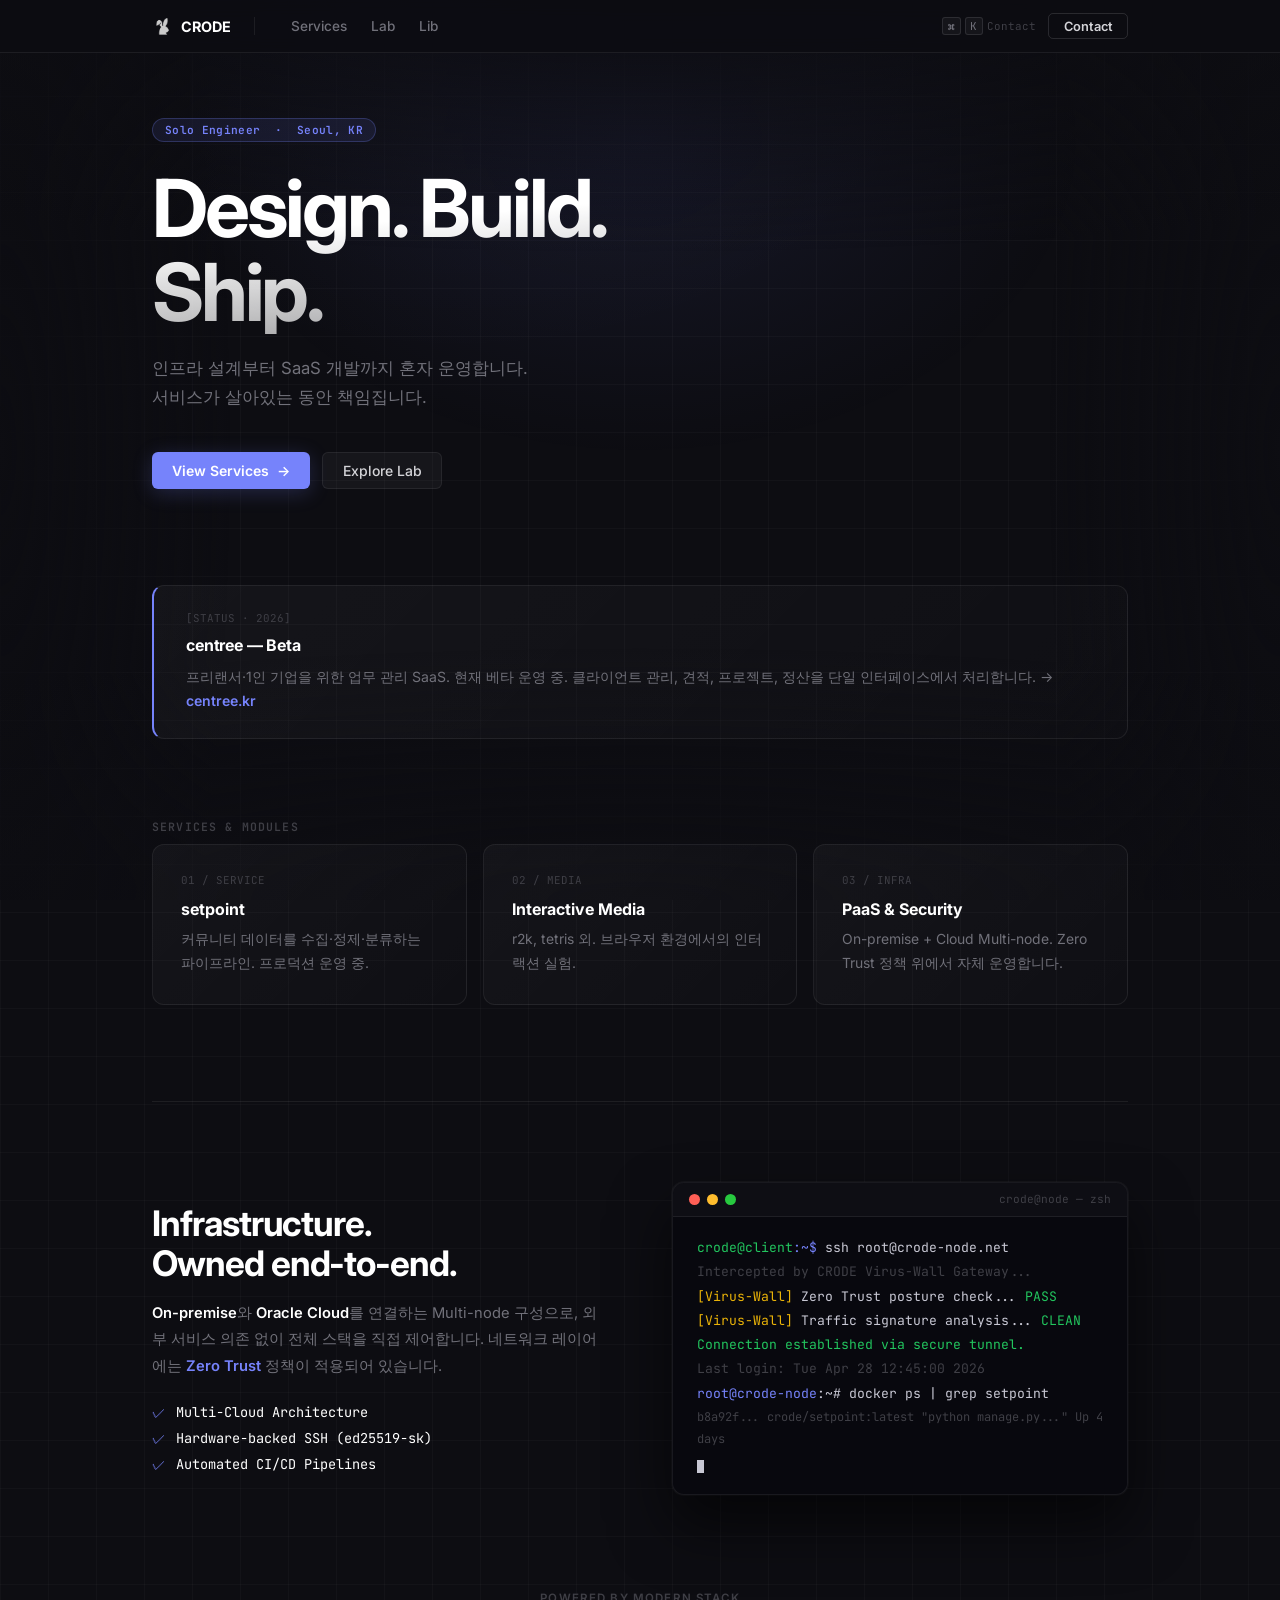
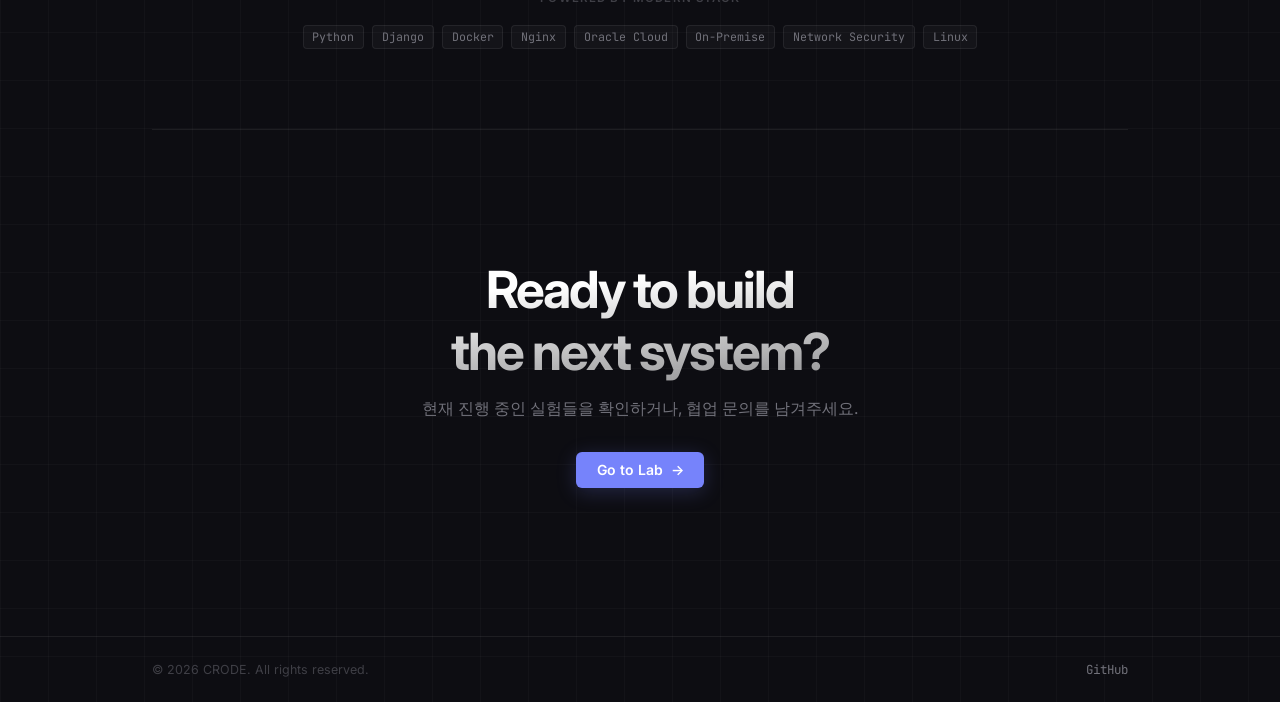
==== commit d1ee8367: "style: drop .kr suffix from setpoint display name for consistency with centree Co-Authored-By: Claud" ====
--- a/index.html
+++ b/index.html
@@ -72,7 +72,7 @@
     <div style="display:grid; grid-template-columns:repeat(auto-fill,minmax(290px,1fr)); gap:1rem;">
       <div class="linear-card reveal reveal-d1" style="padding:1.75rem;">
         <div style="font-family:var(--mono); font-size:0.68rem; color:var(--text-mute); margin-bottom:0.75rem;">01 / SERVICE</div>
-        <h3 style="font-size:1rem; font-weight:700; color:var(--heading); margin-bottom:0.6rem;">setpoint.kr</h3>
+        <h3 style="font-size:1rem; font-weight:700; color:var(--heading); margin-bottom:0.6rem;">setpoint</h3>
         <p style="font-size:0.87rem; color:var(--text-dim); line-height:1.7;">커뮤니티 데이터를 수집·정제·분류하는 파이프라인. 프로덕션 운영 중.</p>
       </div>
       <div class="linear-card reveal reveal-d2" style="padding:1.75rem;">
